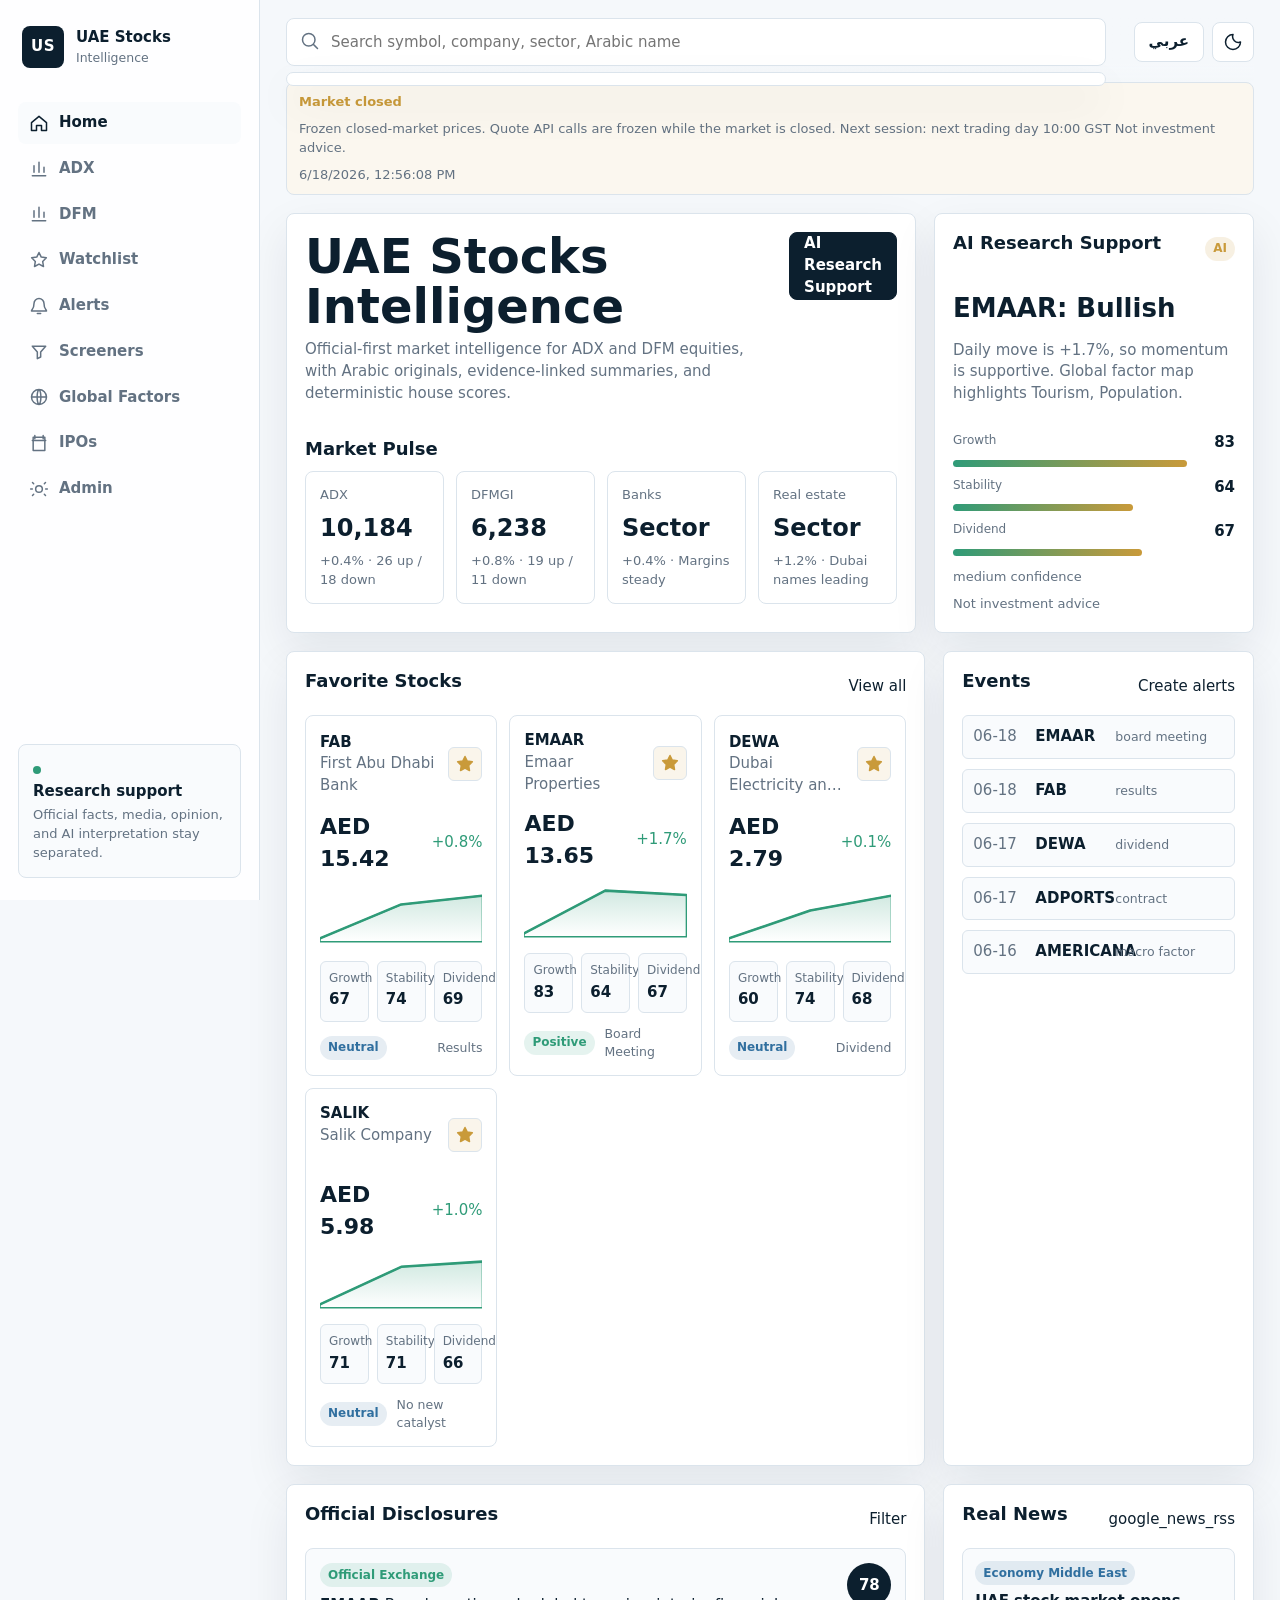
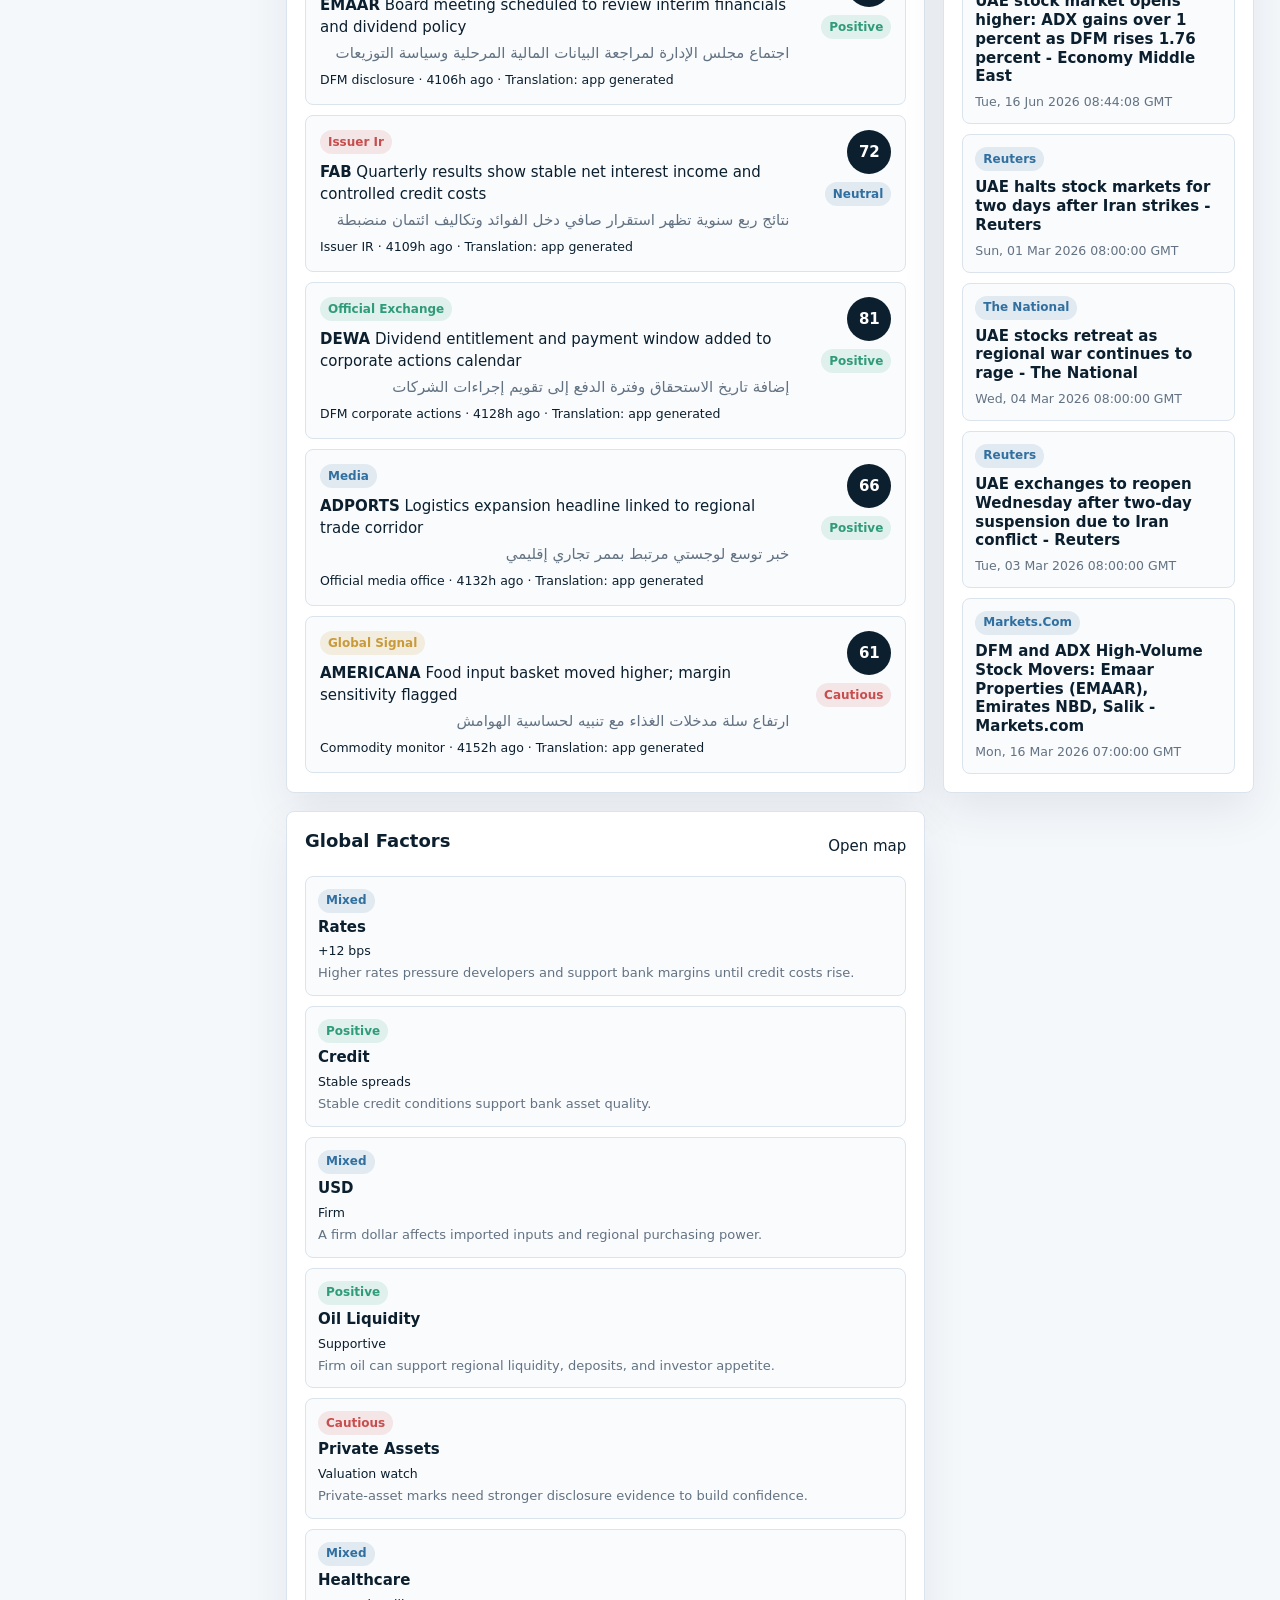
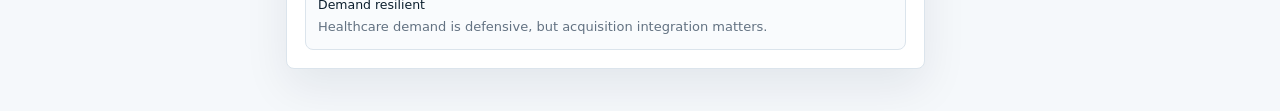
==== index.html @ 8006ddc2 "Deploy UAE stocks app" ====
<!doctype html>
<html lang="en" data-theme="light">
  <head>
    <meta charset="utf-8" />
    <meta name="viewport" content="width=device-width, initial-scale=1" />
    <meta name="theme-color" content="#0c1f2e" />
    <title>UAE Stocks Intelligence</title>
    <link rel="manifest" href="manifest.json" />
    <link rel="stylesheet" href="css/app.css" />
  </head>
  <body>
    <div id="app" class="app-shell">
      <aside class="sidebar" aria-label="Main navigation">
        <a class="brand" href="#/">
          <span class="brand-mark" aria-hidden="true">US</span>
          <span>
            <strong>UAE Stocks</strong>
            <small>Intelligence</small>
          </span>
        </a>
        <nav id="nav"></nav>
        <section class="trust-box">
          <span class="status-dot"></span>
          <strong>Research support</strong>
          <p>Official facts, media, opinion, and AI interpretation stay separated.</p>
        </section>
      </aside>

      <main class="workspace">
        <header class="topbar">
          <div class="search-wrap">
            <svg viewBox="0 0 24 24" aria-hidden="true"><path d="m21 21-4.35-4.35M10.5 18a7.5 7.5 0 1 1 0-15 7.5 7.5 0 0 1 0 15Z"/></svg>
            <input id="search" type="search" autocomplete="off" dir="auto" placeholder="Search symbol, company, sector, Arabic name" />
            <div id="searchResults" class="search-results" hidden></div>
          </div>
          <div class="top-actions">
            <button id="langToggle" class="ghost-button" type="button">عربي</button>
            <button id="themeToggle" class="ghost-button icon-button" type="button" aria-label="Toggle dark mode">
              <svg viewBox="0 0 24 24" aria-hidden="true"><path d="M12 3a9 9 0 1 0 9 9 7 7 0 0 1-9-9Z"/></svg>
            </button>
          </div>
        </header>

        <div id="marketStatus" class="market-status"></div>
        <div id="view" class="view" tabindex="-1"></div>
      </main>
    </div>

    <script src="js/i18n.js"></script>
    <script src="js/charts.js"></script>
    <script src="js/app.js"></script>
  </body>
</html>
---- css/app.css ----
:root {
  --bg: #f5f8fb;
  --panel: #ffffff;
  --panel-soft: #f9fbfd;
  --text: #0c1f2e;
  --muted: #637282;
  --line: #dbe4ec;
  --line-strong: #c6d3df;
  --green: #2f9b78;
  --red: #c84d4d;
  --gold: #c99a3a;
  --blue: #306f9f;
  --shadow: 0 18px 45px rgba(12, 31, 46, 0.08);
  --radius: 8px;
}

[data-theme="dark"] {
  --bg: #07131d;
  --panel: #0d1e2b;
  --panel-soft: #102738;
  --text: #eff6fb;
  --muted: #9fb0bf;
  --line: #1f3a4c;
  --line-strong: #2d4b60;
  --shadow: 0 20px 48px rgba(0, 0, 0, 0.28);
}

* { box-sizing: border-box; }

html { color-scheme: light dark; }

body {
  margin: 0;
  background: var(--bg);
  color: var(--text);
  font-family: Inter, ui-sans-serif, system-ui, -apple-system, BlinkMacSystemFont, "Segoe UI", Arial, sans-serif;
  font-size: 15px;
  line-height: 1.45;
}

a { color: inherit; text-decoration: none; }
button, input { font: inherit; }
svg { width: 20px; height: 20px; fill: none; stroke: currentColor; stroke-width: 1.8; stroke-linecap: round; stroke-linejoin: round; }

.app-shell {
  display: grid;
  grid-template-columns: 260px minmax(0, 1fr);
  min-height: 100vh;
}

.sidebar {
  position: sticky;
  top: 0;
  height: 100vh;
  display: flex;
  flex-direction: column;
  gap: 22px;
  padding: 22px 18px;
  border-inline-end: 1px solid var(--line);
  background: color-mix(in srgb, var(--panel) 92%, var(--bg));
}

.brand {
  display: flex;
  align-items: center;
  gap: 12px;
  padding: 4px 4px 12px;
}

.brand-mark {
  display: grid;
  place-items: center;
  width: 42px;
  height: 42px;
  border-radius: 8px;
  background: var(--text);
  color: var(--panel);
  font-weight: 800;
  letter-spacing: .04em;
}

.brand strong, .brand small { display: block; }
.brand small { color: var(--muted); margin-top: 1px; }

#nav {
  display: grid;
  gap: 4px;
}

.nav-link {
  display: flex;
  align-items: center;
  gap: 10px;
  padding: 10px 11px;
  border-radius: var(--radius);
  color: var(--muted);
  font-weight: 650;
}

.nav-link:hover,
.nav-link.active {
  background: var(--panel-soft);
  color: var(--text);
}

.trust-box {
  margin-top: auto;
  padding: 14px;
  border: 1px solid var(--line);
  border-radius: var(--radius);
  background: var(--panel-soft);
}

.trust-box strong { display: block; margin-bottom: 4px; }
.trust-box p { margin: 0; color: var(--muted); font-size: 13px; }
.status-dot { display: inline-block; width: 8px; height: 8px; border-radius: 99px; background: var(--green); margin-inline-end: 6px; }

.workspace {
  min-width: 0;
  padding: 18px 26px 42px;
}

.topbar {
  position: sticky;
  z-index: 20;
  top: 0;
  display: flex;
  gap: 14px;
  align-items: center;
  justify-content: space-between;
  padding: 0 0 16px;
  background: linear-gradient(var(--bg) 72%, color-mix(in srgb, var(--bg) 0%, transparent));
}

.search-wrap {
  position: relative;
  flex: 1;
  max-width: 820px;
}

.search-wrap > svg {
  position: absolute;
  top: 13px;
  left: 14px;
  color: var(--muted);
}

#search {
  width: 100%;
  height: 48px;
  padding: 0 16px 0 44px;
  direction: ltr;
  text-align: left;
  color: var(--text);
  border: 1px solid var(--line);
  border-radius: var(--radius);
  background: var(--panel);
  outline: none;
}

#search:focus { border-color: var(--blue); box-shadow: 0 0 0 3px color-mix(in srgb, var(--blue) 20%, transparent); }

.search-results {
  position: absolute;
  inset-inline: 0;
  top: 54px;
  z-index: 50;
  display: grid;
  padding: 6px;
  border: 1px solid var(--line);
  border-radius: var(--radius);
  background: var(--panel);
  box-shadow: var(--shadow);
}

.search-results a {
  display: grid;
  grid-template-columns: 86px 1fr auto;
  gap: 10px;
  align-items: center;
  padding: 10px;
  border-radius: 6px;
}

.search-results a:hover { background: var(--panel-soft); }
.search-results small { color: var(--muted); }

.top-actions {
  display: flex;
  align-items: center;
  gap: 8px;
}

.ghost-button,
.primary-button,
.rule-button {
  display: inline-flex;
  align-items: center;
  justify-content: center;
  gap: 8px;
  min-height: 40px;
  padding: 0 14px;
  border: 1px solid var(--line);
  border-radius: var(--radius);
  background: var(--panel);
  color: var(--text);
  cursor: pointer;
  font-weight: 700;
}

.primary-button {
  background: var(--text);
  color: var(--panel);
  border-color: var(--text);
}

.icon-button { width: 42px; padding: 0; }

.market-status {
  display: flex;
  flex-wrap: wrap;
  gap: 8px 16px;
  align-items: center;
  margin-bottom: 18px;
  padding: 10px 12px;
  border: 1px solid var(--line);
  border-radius: var(--radius);
  background: color-mix(in srgb, var(--gold) 8%, var(--panel));
  color: var(--muted);
  font-size: 13px;
}

.market-status strong { color: var(--gold); }

.view { display: grid; gap: 18px; }

.hero-grid {
  display: grid;
  grid-template-columns: minmax(0, 1.7fr) minmax(320px, .8fr);
  gap: 18px;
}

.dashboard-grid {
  display: grid;
  grid-template-columns: repeat(3, minmax(0, 1fr));
  gap: 18px;
}

.span-2 { grid-column: span 2; }
.span-3 { grid-column: span 3; }

.panel,
.stock-card,
.pulse-card,
.factor-pill,
.readiness-card {
  border: 1px solid var(--line);
  border-radius: var(--radius);
  background: var(--panel);
  box-shadow: var(--shadow);
}

.panel { padding: 18px; }
.hero-panel { min-height: 305px; }

.section-head,
.page-head {
  display: flex;
  align-items: flex-start;
  justify-content: space-between;
  gap: 16px;
  margin-bottom: 18px;
}

.section-head.compact { align-items: center; margin-bottom: 12px; }

h1, h2, h3, p { margin-top: 0; }
h1 { margin-bottom: 8px; font-size: clamp(30px, 4vw, 48px); line-height: 1.03; letter-spacing: 0; }
h2 { margin-bottom: 12px; font-size: 18px; line-height: 1.2; }
h3 { margin: 14px 0 8px; font-size: 13px; color: var(--muted); text-transform: uppercase; letter-spacing: .04em; }
p { color: var(--muted); }

.page-head {
  display: block;
  padding: 4px 0 2px;
}
.page-head h1 { font-size: 34px; }
.page-head p { max-width: 760px; margin-bottom: 0; }

.pulse-grid {
  display: grid;
  grid-template-columns: repeat(4, minmax(0, 1fr));
  gap: 12px;
}

.pulse-card {
  display: grid;
  gap: 6px;
  padding: 14px;
  box-shadow: none;
}

.pulse-card span,
.pulse-card small { color: var(--muted); font-size: 13px; }
.pulse-card strong { font-size: 24px; }

.stock-grid {
  display: grid;
  grid-template-columns: repeat(3, minmax(0, 1fr));
  gap: 12px;
}

.market-grid { grid-template-columns: repeat(4, minmax(0, 1fr)); }

.stock-card {
  display: grid;
  gap: 12px;
  padding: 14px;
  box-shadow: none;
}

.stock-card-head,
.stock-title-row,
.stock-price,
.card-foot,
.stance-row,
.date-row,
.queue-row {
  display: flex;
  align-items: center;
  justify-content: space-between;
  gap: 10px;
}

.stock-card-head a {
  display: grid;
  min-width: 0;
}

.stock-card-head span,
.card-foot small,
.stock-head p,
.price-block small,
.muted { color: var(--muted); }

.compact-security span {
  overflow: hidden;
  text-overflow: ellipsis;
  white-space: nowrap;
}

.stock-card-head a span {
  display: -webkit-box;
  min-height: 2.8em;
  overflow: hidden;
  -webkit-line-clamp: 2;
  -webkit-box-orient: vertical;
}

.favorite-button {
  display: grid;
  place-items: center;
  width: 34px;
  height: 34px;
  border: 1px solid var(--line);
  border-radius: 6px;
  background: var(--panel);
  color: var(--muted);
  cursor: pointer;
}

.favorite-button.active,
.favorite-button:hover {
  color: var(--gold);
  background: color-mix(in srgb, var(--gold) 10%, var(--panel));
}

.favorite-button.active svg { fill: currentColor; }

.stock-price strong,
.price-block strong { font-size: 22px; }

.positive { color: var(--green); }
.negative { color: var(--red); }
.watch { color: var(--gold); }

.sparkline { width: 100%; height: 58px; color: var(--green); }
.sparkline.negative { color: var(--red); }

.score-row {
  display: grid;
  grid-template-columns: repeat(3, minmax(0, 1fr));
  gap: 8px;
}

.score-chip {
  padding: 8px;
  border: 1px solid var(--line);
  border-radius: 6px;
  background: var(--panel-soft);
}

.score-chip small,
.kv span,
.metric-bar span { display: block; color: var(--muted); font-size: 12px; }
.score-chip strong { display: block; margin-top: 2px; }

.impact,
.badge {
  display: inline-flex;
  align-items: center;
  width: max-content;
  min-height: 24px;
  padding: 0 8px;
  border-radius: 999px;
  font-size: 12px;
  font-weight: 800;
  text-transform: capitalize;
}

.impact.positive,
.impact.bullish,
.badge.official { background: color-mix(in srgb, var(--green) 12%, transparent); color: var(--green); }
.impact.neutral,
.impact.mixed,
.badge.media { background: color-mix(in srgb, var(--blue) 12%, transparent); color: var(--blue); }
.impact.cautious,
.badge.opinion { background: color-mix(in srgb, var(--red) 12%, transparent); color: var(--red); }
.badge.ai { background: color-mix(in srgb, var(--gold) 15%, transparent); color: var(--gold); }

.insight { display: grid; gap: 12px; }
.insight > strong { font-size: 26px; }

.score-stack { display: grid; gap: 10px; }

.metric-bar {
  display: grid;
  gap: 6px;
}

.metric-bar div { display: flex; justify-content: space-between; gap: 8px; }
.metric-bar > i {
  display: block;
  height: 7px;
  border-radius: 999px;
  background: linear-gradient(90deg, var(--green), var(--gold));
}

.evidence-line {
  display: flex;
  flex-wrap: wrap;
  gap: 8px;
  color: var(--muted);
  font-size: 13px;
}

.timeline,
.disclosure-list,
.factor-list,
.compact-list,
.source-stack,
.queue-list {
  display: grid;
  gap: 10px;
}

.timeline-row,
.compact-security {
  display: grid;
  grid-template-columns: 54px 72px 1fr;
  gap: 8px;
  align-items: center;
  padding: 10px;
  border: 1px solid var(--line);
  border-radius: 6px;
  background: var(--panel-soft);
}

.timeline-row span,
.timeline-row small,
.compact-security small { color: var(--muted); }

.disclosure-row {
  display: grid;
  grid-template-columns: minmax(0, 1fr) 86px;
  gap: 16px;
  padding: 14px;
  border: 1px solid var(--line);
  border-radius: var(--radius);
  background: var(--panel-soft);
}

.disclosure-row a {
  display: block;
  margin: 8px 0 4px;
}

.disclosure-row p { margin-bottom: 4px; }
.disclosure-row aside { display: grid; justify-items: end; align-content: start; gap: 8px; }

.materiality {
  display: grid;
  place-items: center;
  width: 44px;
  height: 44px;
  border-radius: 50%;
  background: var(--text);
  color: var(--panel);
  font-weight: 800;
}

.stock-head {
  display: flex;
  align-items: center;
  justify-content: space-between;
  gap: 16px;
}

.stock-head h1 { margin: 0; font-size: 42px; }
.stock-title-row { justify-content: flex-start; }
.price-block { display: grid; justify-items: end; }

.tabs {
  display: flex;
  gap: 6px;
  overflow-x: auto;
  padding-bottom: 2px;
}

.tabs button {
  flex: 0 0 auto;
  padding: 10px 12px;
  border: 1px solid var(--line);
  border-radius: var(--radius);
  background: var(--panel);
  color: var(--muted);
  cursor: pointer;
  font-weight: 800;
}

.tabs button.active {
  color: var(--panel);
  background: var(--text);
  border-color: var(--text);
}

.quick-grid {
  display: grid;
  grid-template-columns: repeat(2, minmax(0, 1fr));
  gap: 10px;
}

.kv {
  padding: 11px;
  border: 1px solid var(--line);
  border-radius: 6px;
  background: var(--panel-soft);
}

.chip-list {
  display: flex;
  flex-wrap: wrap;
  gap: 8px;
}

.chip-list span {
  padding: 7px 9px;
  border: 1px solid var(--line);
  border-radius: 999px;
  background: var(--panel-soft);
  font-size: 12px;
  font-weight: 750;
}

.chip-list.risk span { border-color: color-mix(in srgb, var(--red) 25%, var(--line)); }

.factor-map {
  display: grid;
  grid-template-columns: repeat(3, minmax(0, 1fr));
  gap: 18px;
}

.factor-card { box-shadow: var(--shadow); }
.factor-pill {
  display: grid;
  gap: 4px;
  padding: 12px;
  box-shadow: none;
  background: var(--panel-soft);
}
.factor-pill.large { padding: 18px; }
.factor-pill p { margin: 0; font-size: 13px; }

.analysis-grid {
  display: grid;
  grid-template-columns: repeat(2, minmax(0, 1fr));
  gap: 14px;
}

.analysis-block {
  padding: 14px;
  border: 1px solid var(--line);
  border-radius: var(--radius);
  background: var(--panel-soft);
}

.analysis-block ol {
  margin: 0;
  padding-inline-start: 20px;
  color: var(--muted);
}

.analysis-block li + li { margin-top: 5px; }

.success-note {
  padding: 10px;
  border: 1px solid color-mix(in srgb, var(--green) 24%, var(--line));
  border-radius: 6px;
  background: color-mix(in srgb, var(--green) 8%, transparent);
  color: var(--green);
}

.warning-note {
  padding: 10px;
  border: 1px solid color-mix(in srgb, var(--gold) 28%, var(--line));
  border-radius: 6px;
  background: color-mix(in srgb, var(--gold) 10%, transparent);
  color: var(--gold);
}

.mizan-panel,
.agent-card,
.signal-panel {
  margin-bottom: 14px;
  padding: 14px;
  border: 1px solid var(--line);
  border-radius: var(--radius);
  background: var(--panel-soft);
}

.muted-panel {
  background: color-mix(in srgb, var(--blue) 5%, var(--panel));
}

.mizan-panel code,
.agent-card code {
  display: block;
  overflow-x: auto;
  padding: 10px;
  border-radius: 6px;
  background: color-mix(in srgb, var(--text) 7%, transparent);
  color: var(--text);
  font-size: 12px;
}

.agent-columns {
  display: grid;
  grid-template-columns: repeat(2, minmax(0, 1fr));
  gap: 14px;
}

.signal-grid {
  display: grid;
  grid-template-columns: repeat(3, minmax(0, 1fr));
  gap: 10px;
}

.compact-signal {
  grid-template-columns: repeat(4, minmax(0, 1fr));
  margin-bottom: 12px;
}

.news-card {
  display: grid;
  gap: 7px;
  padding: 12px;
  border: 1px solid var(--line);
  border-radius: var(--radius);
  background: var(--panel-soft);
}

.news-card strong {
  line-height: 1.25;
}

.news-card small {
  color: var(--muted);
}

.agent-columns ul {
  margin: 0;
  padding-inline-start: 18px;
  color: var(--muted);
}

.mini-bars {
  display: grid;
  gap: 14px;
}

.bar-row {
  display: grid;
  grid-template-columns: 70px 1fr 1fr;
  gap: 10px;
  align-items: center;
}

.bar-track {
  height: 10px;
  overflow: hidden;
  border-radius: 999px;
  background: var(--panel-soft);
  border: 1px solid var(--line);
}

.bar-track i {
  display: block;
  height: 100%;
  background: var(--green);
}

.bar-track.profit i { background: var(--gold); }

.readiness-grid {
  display: grid;
  grid-template-columns: repeat(3, minmax(0, 1fr));
  gap: 10px;
}

.readiness-card {
  padding: 13px;
  box-shadow: none;
}

.readiness-card span {
  display: inline-flex;
  margin-bottom: 7px;
  font-size: 11px;
  font-weight: 900;
  text-transform: uppercase;
}

.readiness-card.pass span { color: var(--green); }
.readiness-card.blocked span { color: var(--red); }
.readiness-card p { margin-bottom: 0; font-size: 13px; }

.table { display: grid; gap: 0; overflow: hidden; border: 1px solid var(--line); border-radius: var(--radius); }
.table-head,
.table-row {
  display: grid;
  grid-template-columns: 1fr 1fr 1fr 2fr;
  gap: 12px;
  padding: 11px 12px;
  border-bottom: 1px solid var(--line);
}
.table-head {
  background: var(--panel-soft);
  color: var(--muted);
  font-size: 12px;
  font-weight: 800;
  text-transform: uppercase;
}
.table-row:last-child { border-bottom: 0; }

.rule-grid {
  display: grid;
  grid-template-columns: repeat(2, minmax(0, 1fr));
  gap: 8px;
}

.rule-button {
  justify-content: flex-start;
  text-transform: capitalize;
}

.empty-state {
  display: grid;
  place-items: start;
  gap: 4px;
  min-height: 160px;
}

@media (max-width: 1180px) {
  .app-shell { grid-template-columns: 82px minmax(0, 1fr); }
  .brand span:not(.brand-mark), .nav-link span, .trust-box { display: none; }
  .sidebar { padding: 18px 14px; }
  .nav-link { justify-content: center; }
  .hero-grid, .dashboard-grid { grid-template-columns: repeat(2, minmax(0, 1fr)); }
  .span-2, .span-3 { grid-column: span 2; }
  .pulse-grid, .market-grid, .factor-map { grid-template-columns: repeat(2, minmax(0, 1fr)); }
  .stock-grid { grid-template-columns: repeat(2, minmax(0, 1fr)); }
}

@media (max-width: 720px) {
  .app-shell { display: block; }
  .sidebar {
    position: static;
    height: auto;
    flex-direction: row;
    align-items: center;
    overflow-x: auto;
    padding: 10px;
  }
  #nav { display: flex; gap: 4px; }
  .brand { padding: 0; }
  .workspace { padding: 12px 12px 32px; }
  .topbar { position: static; align-items: stretch; flex-direction: column; }
  .hero-grid, .dashboard-grid, .pulse-grid, .stock-grid, .market-grid, .factor-map, .analysis-grid, .readiness-grid {
    grid-template-columns: 1fr;
  }
  .agent-columns { grid-template-columns: 1fr; }
  .signal-grid, .compact-signal { grid-template-columns: 1fr; }
  .span-2, .span-3 { grid-column: auto; }
  .section-head, .stock-head { flex-direction: column; align-items: stretch; }
  h1 { font-size: 32px; }
  .search-results a { grid-template-columns: 70px 1fr; }
  .search-results small { grid-column: 2; }
  .disclosure-row { grid-template-columns: 1fr; }
  .disclosure-row aside { justify-items: start; grid-auto-flow: column; }
  .table-head, .table-row { grid-template-columns: 1fr; }
}
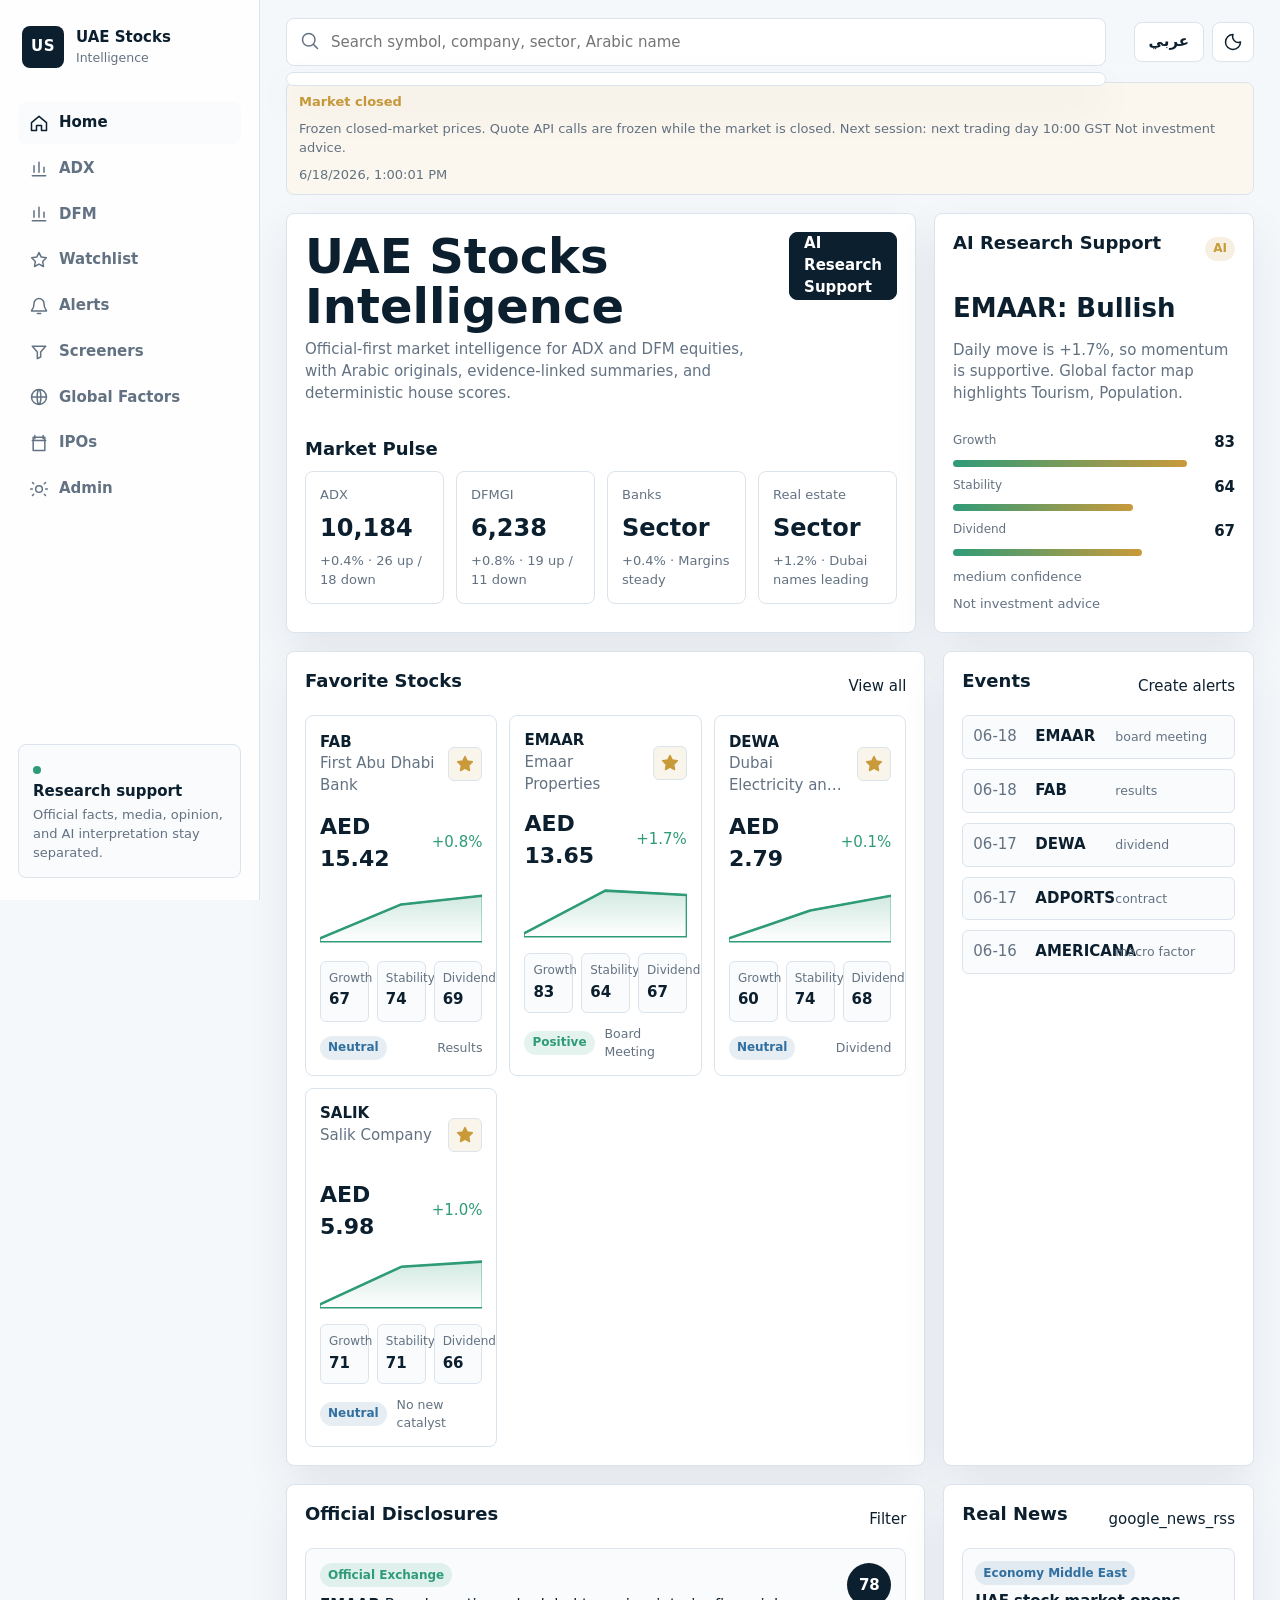
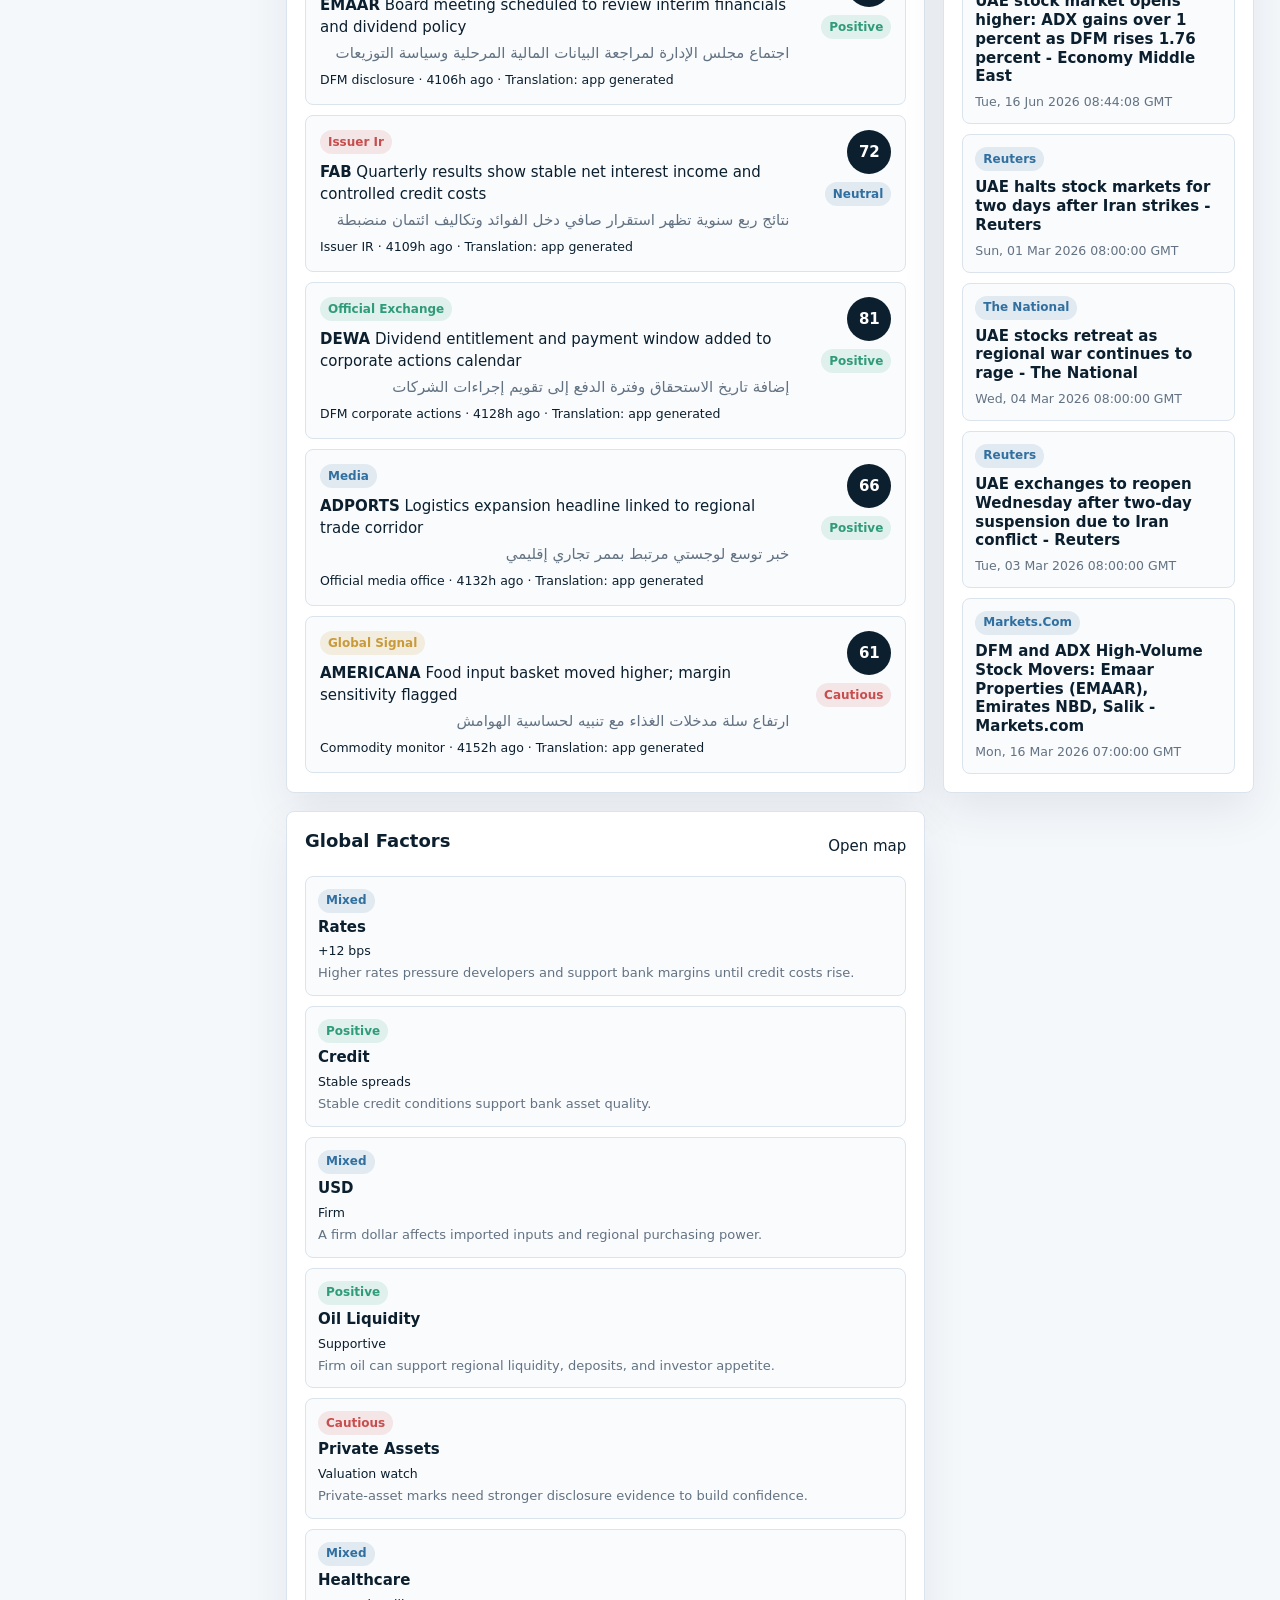
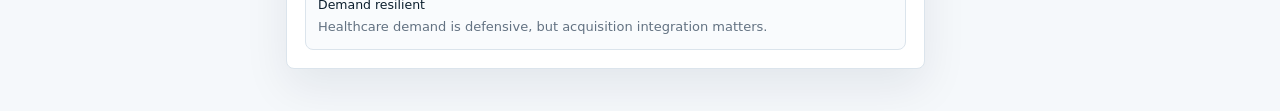
==== commit 8da9ec3f: "Deploy UAE stocks app" ====
--- a/index.html
+++ b/index.html
@@ -6,7 +6,7 @@
     <meta name="theme-color" content="#0c1f2e" />
     <title>UAE Stocks Intelligence</title>
     <link rel="manifest" href="manifest.json" />
-    <link rel="stylesheet" href="css/app.css" />
+    <link rel="stylesheet" href="css/app.css?v=20260618-2" />
   </head>
   <body>
     <div id="app" class="app-shell">
@@ -46,8 +46,8 @@
       </main>
     </div>
 
-    <script src="js/i18n.js"></script>
-    <script src="js/charts.js"></script>
-    <script src="js/app.js"></script>
+    <script src="js/i18n.js?v=20260618-2"></script>
+    <script src="js/charts.js?v=20260618-2"></script>
+    <script src="js/app.js?v=20260618-2"></script>
   </body>
 </html>
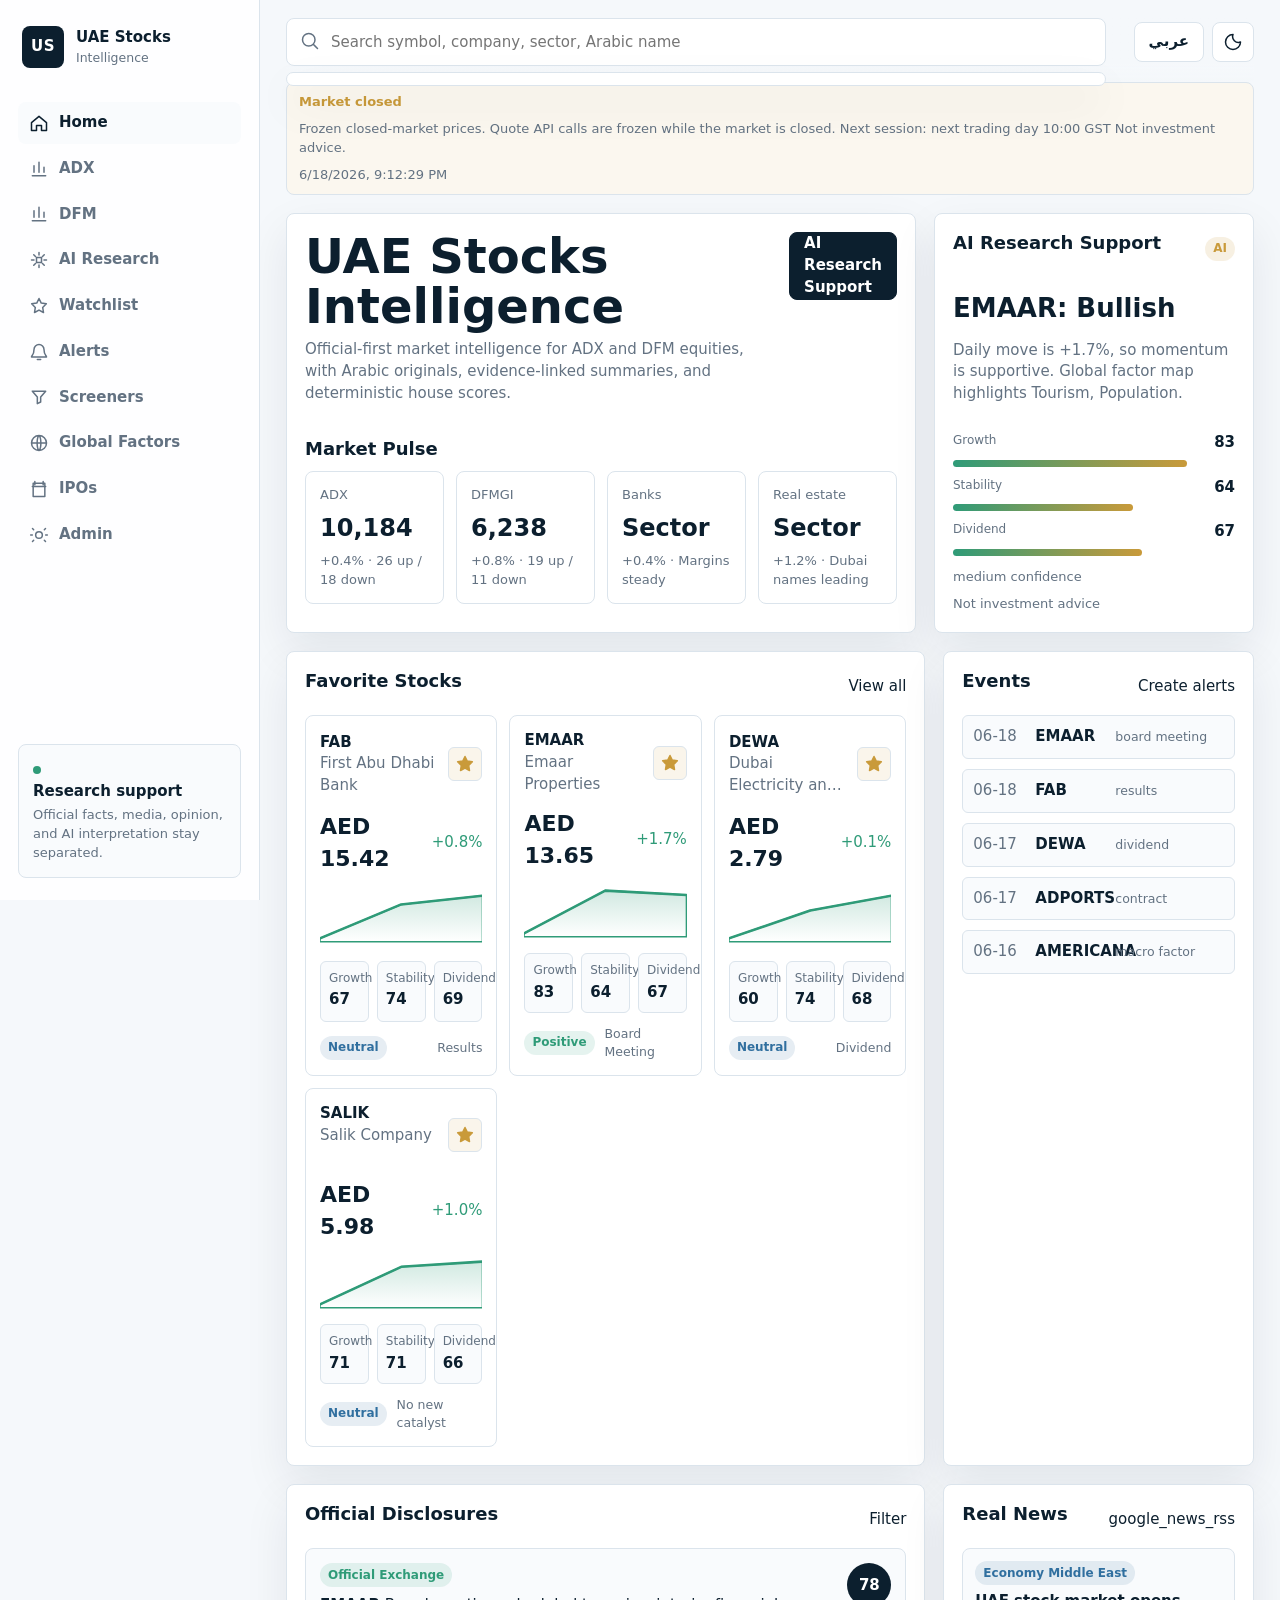
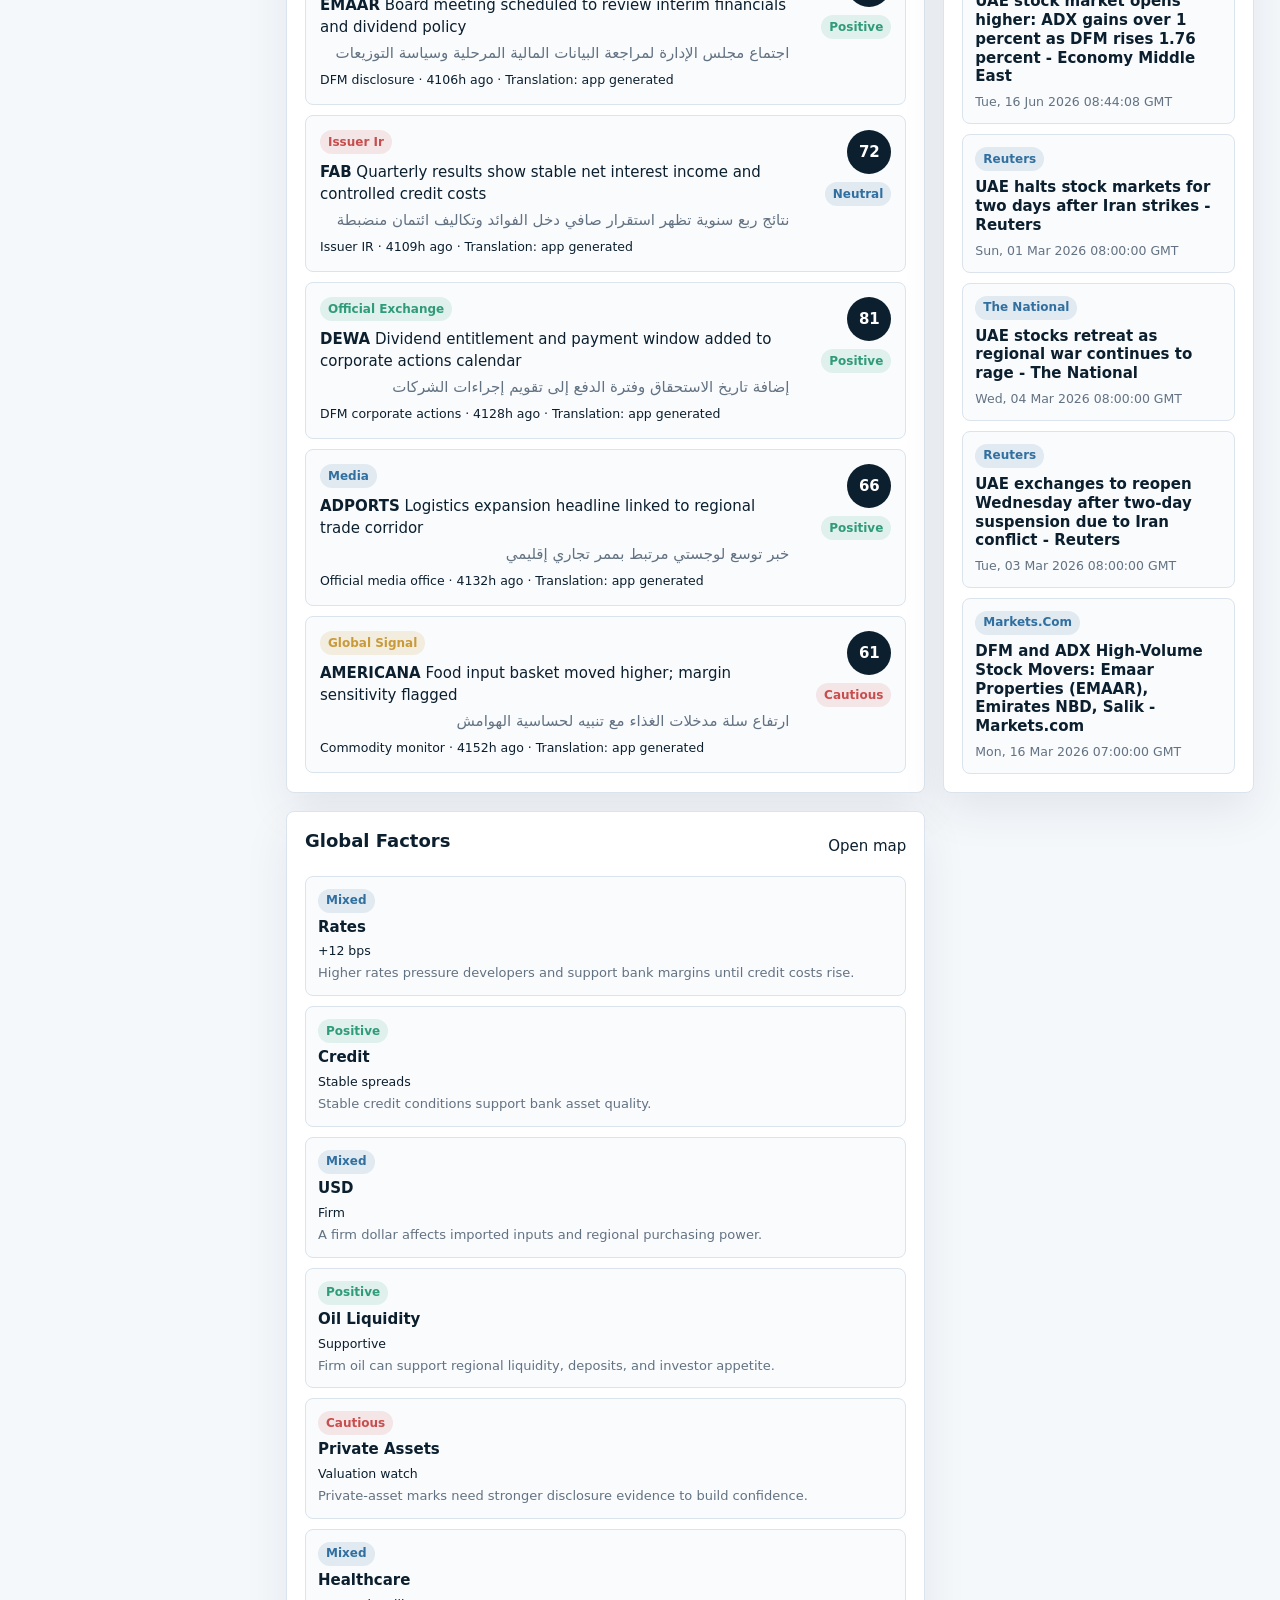
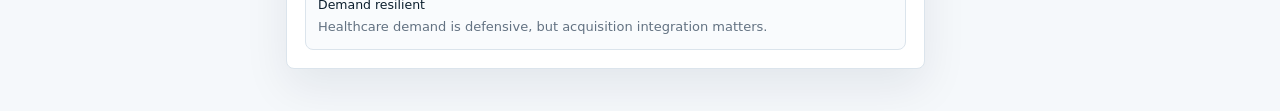
==== commit 9095ed40: "Deploy UAE stocks app" ====
--- a/index.html
+++ b/index.html
@@ -6,7 +6,7 @@
     <meta name="theme-color" content="#0c1f2e" />
     <title>UAE Stocks Intelligence</title>
     <link rel="manifest" href="manifest.json" />
-    <link rel="stylesheet" href="css/app.css?v=20260618-2" />
+    <link rel="stylesheet" href="css/app.css?v=20260619-1" />
   </head>
   <body>
     <div id="app" class="app-shell">
@@ -46,8 +46,8 @@
       </main>
     </div>
 
-    <script src="js/i18n.js?v=20260618-2"></script>
-    <script src="js/charts.js?v=20260618-2"></script>
-    <script src="js/app.js?v=20260618-2"></script>
+    <script src="js/i18n.js?v=20260619-1"></script>
+    <script src="js/charts.js?v=20260619-1"></script>
+    <script src="js/app.js?v=20260619-1"></script>
   </body>
 </html>
--- a/css/app.css
+++ b/css/app.css
@@ -214,6 +214,12 @@
   border-color: var(--text);
 }
 
+.small-button {
+  min-height: 34px;
+  padding: 0 12px;
+  font-size: 13px;
+}
+
 .icon-button { width: 42px; padding: 0; }
 
 .market-status {
@@ -498,6 +504,23 @@
 .disclosure-row p { margin-bottom: 4px; }
 .disclosure-row aside { display: grid; justify-items: end; align-content: start; gap: 8px; }
 
+.source-actions {
+  display: flex;
+  flex-wrap: wrap;
+  gap: 8px;
+  margin-top: 8px;
+}
+
+.source-actions a {
+  display: inline-flex;
+  margin: 0;
+  padding: 5px 8px;
+  border: 1px solid var(--line);
+  border-radius: 6px;
+  color: var(--muted);
+  font-size: 12px;
+}
+
 .materiality {
   display: grid;
   place-items: center;
@@ -693,6 +716,37 @@
   color: var(--muted);
 }
 
+.agent-news,
+.agent-list {
+  margin: 0 0 12px;
+  padding-inline-start: 18px;
+  color: var(--muted);
+}
+
+.agent-report-grid {
+  display: grid;
+  grid-template-columns: repeat(3, minmax(0, 1fr));
+  gap: 12px;
+}
+
+.agent-report-card {
+  display: grid;
+  align-content: start;
+  gap: 12px;
+  padding: 14px;
+  border: 1px solid var(--line);
+  border-radius: var(--radius);
+  background: var(--panel-soft);
+}
+
+.agent-report-card p {
+  margin-bottom: 0;
+}
+
+.quick-grid.compact {
+  grid-template-columns: 1fr;
+}
+
 .mini-bars {
   display: grid;
   gap: 14px;
@@ -789,6 +843,7 @@
   .span-2, .span-3 { grid-column: span 2; }
   .pulse-grid, .market-grid, .factor-map { grid-template-columns: repeat(2, minmax(0, 1fr)); }
   .stock-grid { grid-template-columns: repeat(2, minmax(0, 1fr)); }
+  .agent-report-grid { grid-template-columns: repeat(2, minmax(0, 1fr)); }
 }
 
 @media (max-width: 720px) {
@@ -805,7 +860,7 @@
   .brand { padding: 0; }
   .workspace { padding: 12px 12px 32px; }
   .topbar { position: static; align-items: stretch; flex-direction: column; }
-  .hero-grid, .dashboard-grid, .pulse-grid, .stock-grid, .market-grid, .factor-map, .analysis-grid, .readiness-grid {
+  .hero-grid, .dashboard-grid, .pulse-grid, .stock-grid, .market-grid, .factor-map, .analysis-grid, .readiness-grid, .agent-report-grid {
     grid-template-columns: 1fr;
   }
   .agent-columns { grid-template-columns: 1fr; }
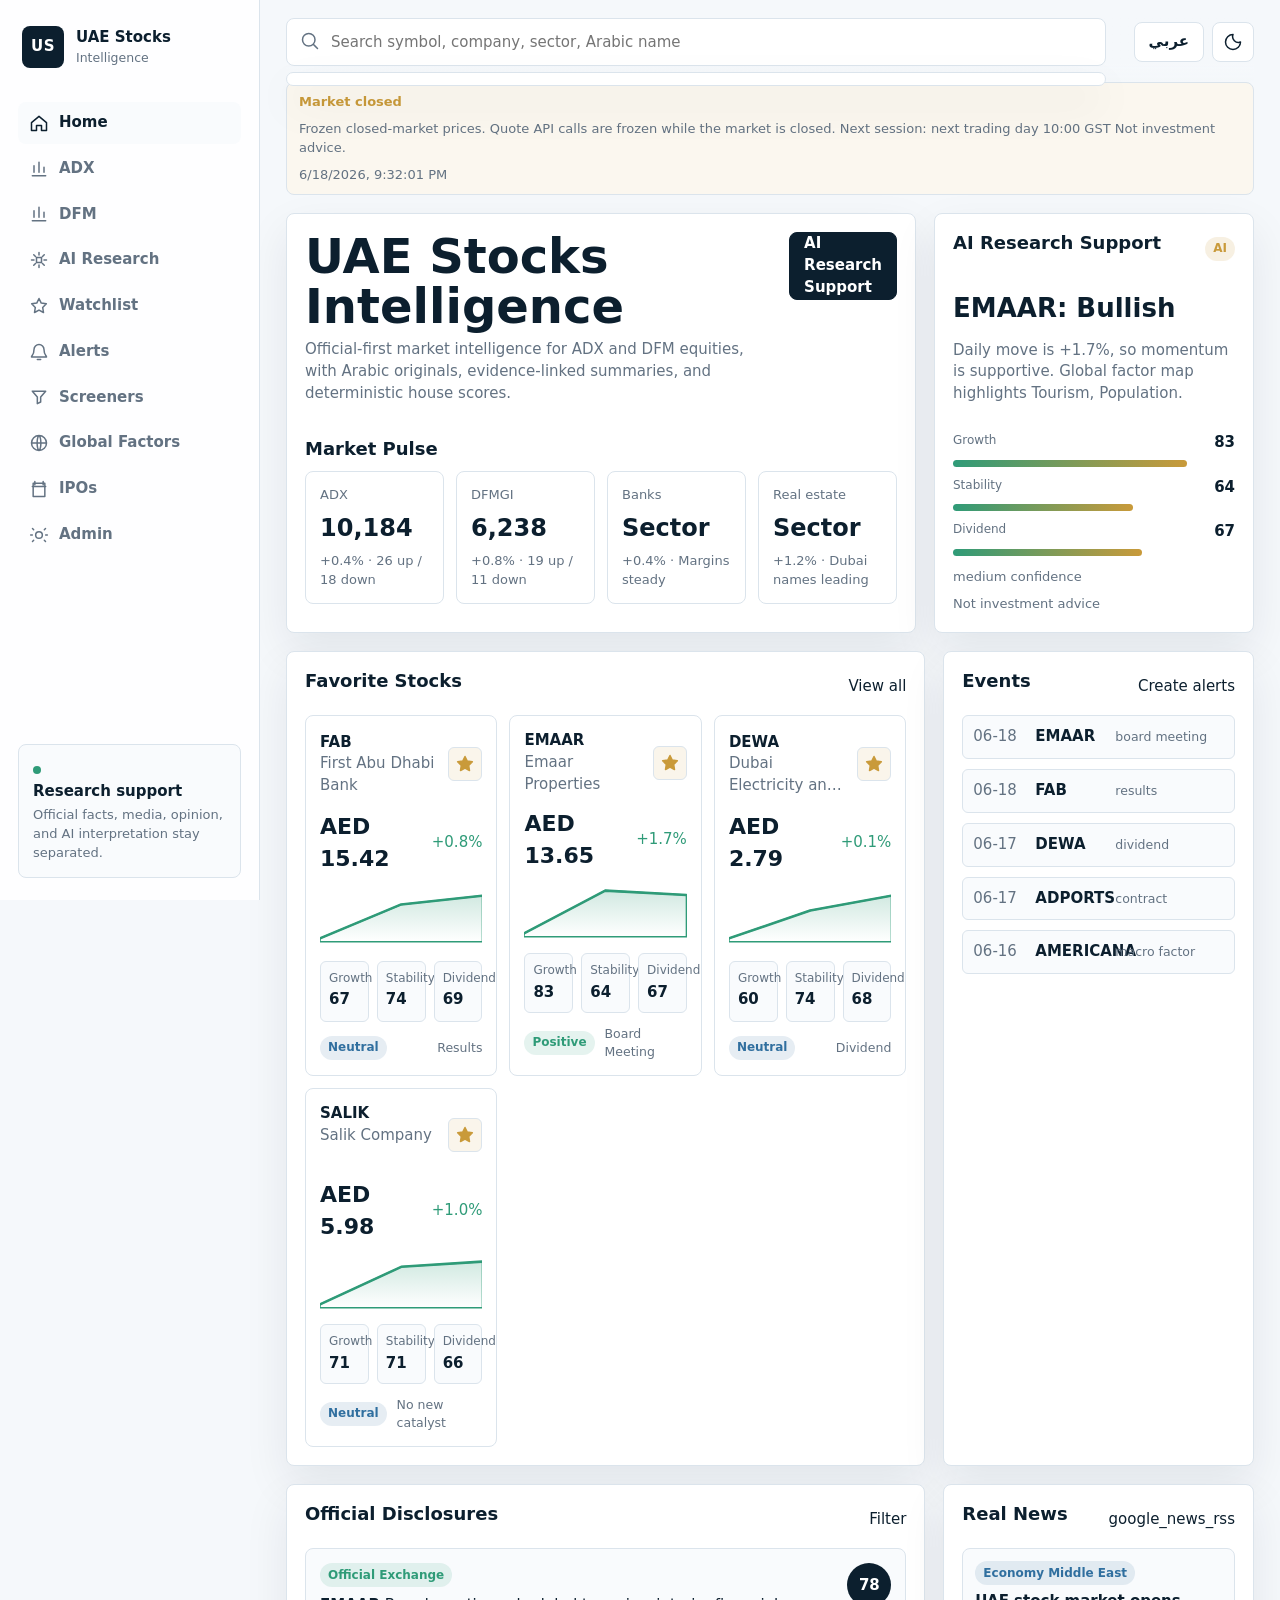
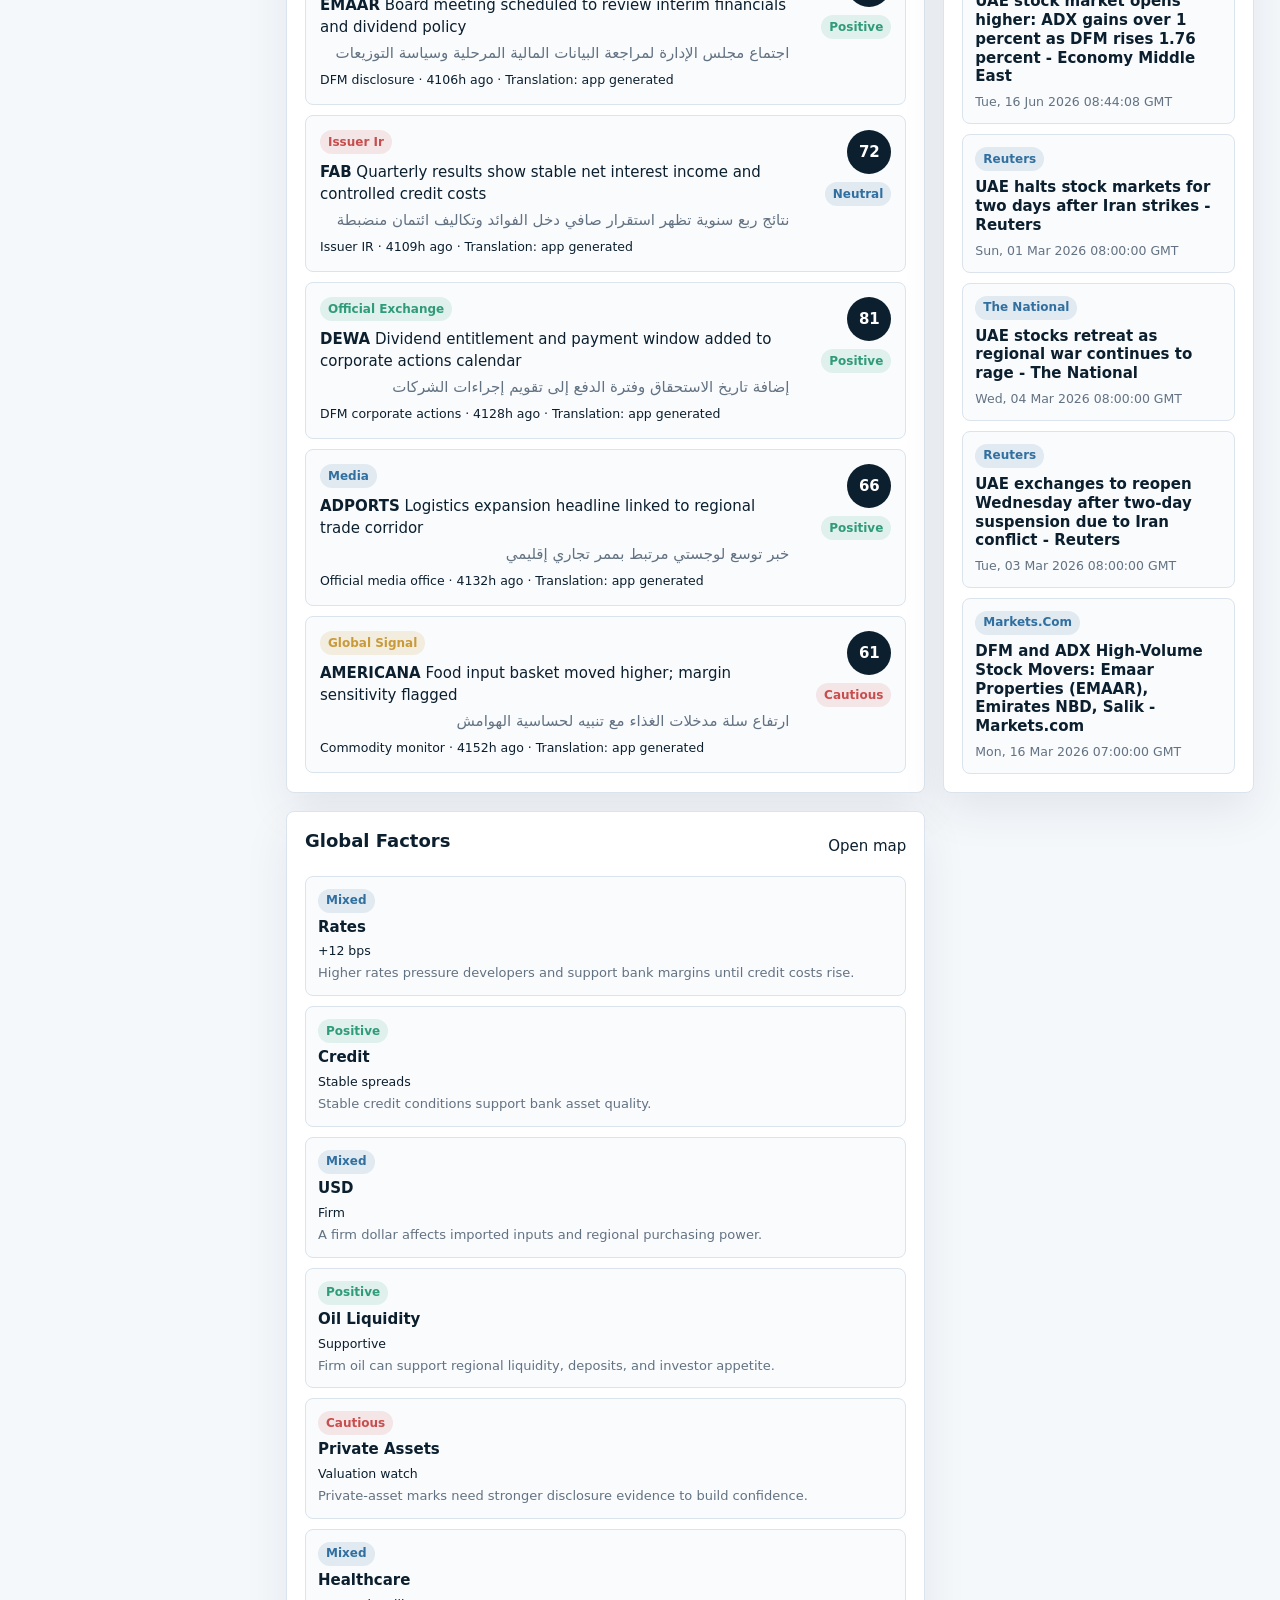
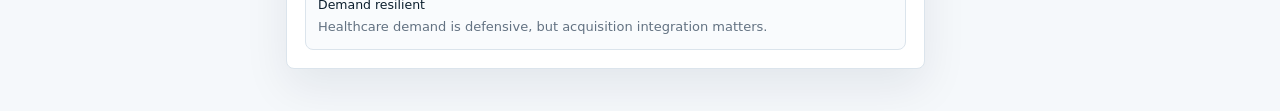
==== commit 5881fd65: "Deploy UAE stocks app" ====
--- a/index.html
+++ b/index.html
@@ -6,7 +6,7 @@
     <meta name="theme-color" content="#0c1f2e" />
     <title>UAE Stocks Intelligence</title>
     <link rel="manifest" href="manifest.json" />
-    <link rel="stylesheet" href="css/app.css?v=20260619-1" />
+    <link rel="stylesheet" href="css/app.css?v=20260619-2" />
   </head>
   <body>
     <div id="app" class="app-shell">
@@ -46,8 +46,8 @@
       </main>
     </div>
 
-    <script src="js/i18n.js?v=20260619-1"></script>
-    <script src="js/charts.js?v=20260619-1"></script>
-    <script src="js/app.js?v=20260619-1"></script>
+    <script src="js/i18n.js?v=20260619-2"></script>
+    <script src="js/charts.js?v=20260619-2"></script>
+    <script src="js/app.js?v=20260619-2"></script>
   </body>
 </html>
--- a/css/app.css
+++ b/css/app.css
@@ -280,6 +280,26 @@
 
 .section-head.compact { align-items: center; margin-bottom: 12px; }
 
+.section-actions {
+  display: inline-flex;
+  flex-wrap: wrap;
+  align-items: center;
+  justify-content: flex-end;
+  gap: 8px;
+}
+
+.model-pill {
+  display: inline-flex;
+  align-items: center;
+  min-height: 34px;
+  padding: 0 10px;
+  border-radius: 999px;
+  background: color-mix(in srgb, var(--green) 12%, var(--panel));
+  color: var(--green);
+  font-size: 12px;
+  font-weight: 800;
+}
+
 h1, h2, h3, p { margin-top: 0; }
 h1 { margin-bottom: 8px; font-size: clamp(30px, 4vw, 48px); line-height: 1.03; letter-spacing: 0; }
 h2 { margin-bottom: 12px; font-size: 18px; line-height: 1.2; }
@@ -634,14 +654,6 @@
 }
 
 .analysis-block li + li { margin-top: 5px; }
-
-.success-note {
-  padding: 10px;
-  border: 1px solid color-mix(in srgb, var(--green) 24%, var(--line));
-  border-radius: 6px;
-  background: color-mix(in srgb, var(--green) 8%, transparent);
-  color: var(--green);
-}
 
 .warning-note {
   padding: 10px;
